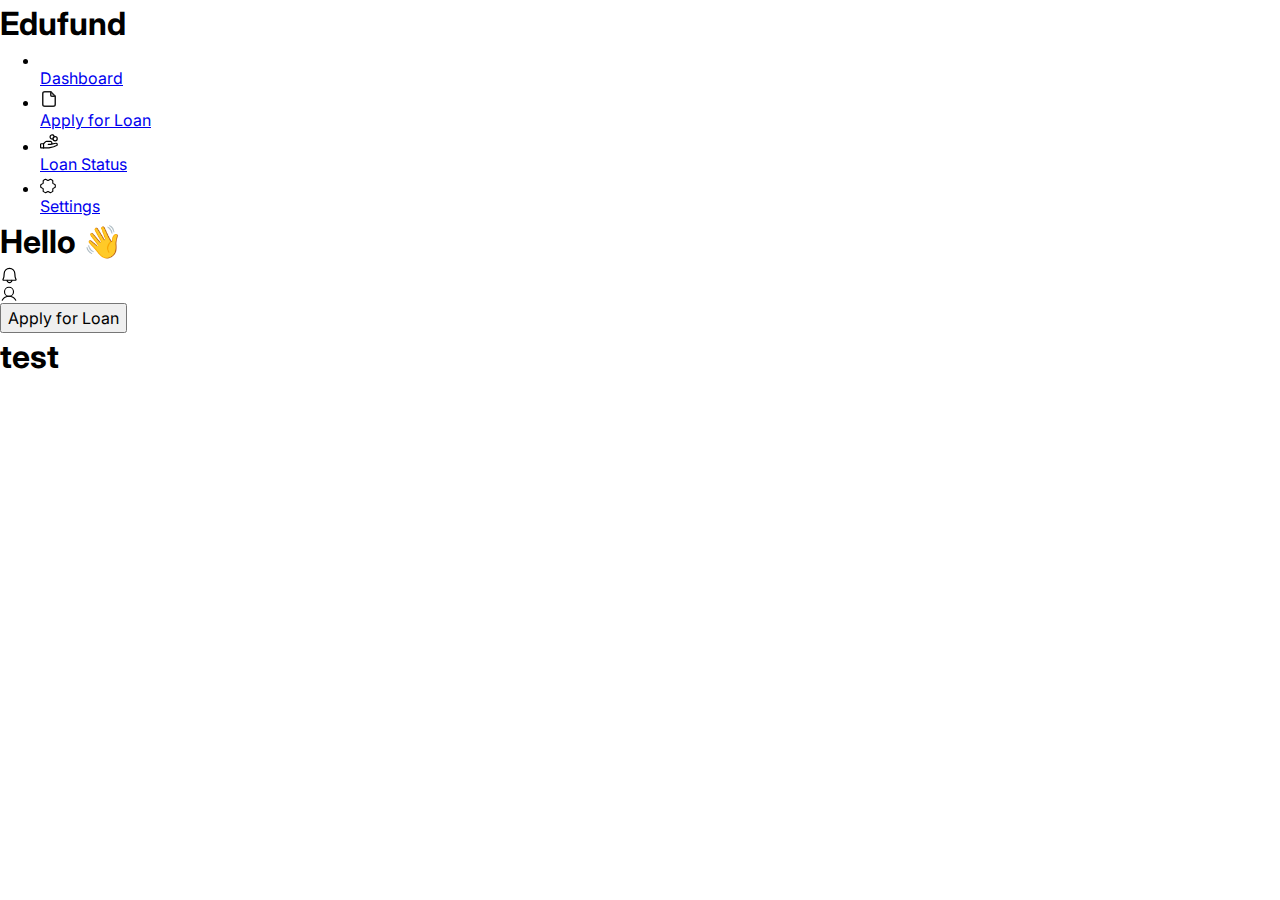
==== src/pages/dashboard.html @ b0ed337f "Continue from where I stopped to drop Webpack" ====
<!DOCTYPE html>
<html lang="en">
  <head>
    <meta charset="UTF-8" />
    <meta name="viewport" content="width=device-width, initial-scale=1.0" />
    <link rel="stylesheet" href="../styles.css">
    <title>Dashboard</title>
  </head>
  <body>
    <div id="content">
      <nav id="sidebar">
          <h1 class="project-name">Edufund</h1>
          <ul id="menus">
            <li><a href="../pages/dashboard.html"><img src="../../assets/icons/dashboard.svg" alt="dashboard">Dashboard</img></a></li>
            <li><a href="../pages/loan-application.html"><img src="../../assets/icons/loan-application.svg" alt="loan-application">Apply for Loan</img></a></li>
            <li><a href="../pages/loan-status.html"><img src="../../assets/icons/loan-status.svg" alt="loan-status">Loan Status</img></a></li>
            <li><a href="../pages/settings.html"><img src="../../assets/icons/settings.svg" alt="settings">Settings</img></a></li>
          </ul>
      </nav>
      <header>
          <h1>Hello 👋</h1>
          <div class="right">
              <img src="../../assets/icons/notification.svg" alt="notification">
              <img src="../../assets/icons/profile.svg" alt="profile">
              <button id="apply-loan">Apply for Loan</button>
          </div>
      </header>
      <main>
          <h1>test</h1>
      </main>
    </div>
  </body>
</html>
---- src/styles.css ----
/*
  Josh's Custom CSS Reset
  https://www.joshwcomeau.com/css/custom-css-reset/
*/

*,
*::before,
*::after {
  box-sizing: border-box;
}

* {
  margin: 0;
}

body {
  line-height: 1.5;
  -webkit-font-smoothing: antialiased;
}

img,
picture,
video,
canvas,
svg {
  display: block;
  max-width: 100%;
}

input,
button,
textarea,
select {
  font: inherit;
}

p,
h1,
h2,
h3,
h4,
h5,
h6 {
  overflow-wrap: break-word;
}

p {
  text-wrap: pretty;
}

h1,
h2,
h3,
h4,
h5,
h6 {
  text-wrap: balance;
}

#root,
#__next {
  isolation: isolate;
}

/* author's styles */
@font-face {
  font-family: "inter";
  src: url("../assets/fonts/inter/Inter-VariableFont_opsz\,wght.ttf")
    format("truetype");
  font-weight: 100 900;
}

@font-face {
  font-family: "pacifico";
  src: url("../assets/fonts/pacifico/Pacifico-Regular.ttf")
    format("truetype");
  font-weight: 400 700;
}

body {
  font-family:
    "inter",
    system-ui,
    -apple-system,
    BlinkMacSystemFont,
    "Segoe UI",
    Roboto,
    Oxygen,
    Ubuntu,
    Cantarell,
    "Open Sans",
    "Helvetica Neue",
    sans-serif;

    display: flex;
    flex-direction: column;
    height: 100vh;
}

#project-name {
  font-family: "pacifico";
  font-size: 2rem;
}

#login {
  flex: auto;
  display: grid;
  grid-template-columns: repeat(2, 1fr);
}

.right-section {
  background-image: url(../assets/images/students.png);
  background-size: cover;
}

.left-section {
  display: flex;
  flex-direction: column;
  justify-content: center;
  align-items: center;
}

.welcome-header {
  margin: 32px 0px;
}

.form-entries {
  display: flex;
  flex-direction: column;
  gap: 8px;
  margin-top: 18px;
}

.form-entries > input {
  width: 435px;
  height: 56px;
  border-radius: 8px;
  border: 1.5px solid #E2E3E5;
  padding: 8px;
}

label {
  font-weight: 500;
}

.moar {
  display: flex;
  justify-content: space-between;
  font-weight: 500;
  margin: 18px 0px;
}

#sign-in {
  width: 435px;
  height: 56px;
  border: none;
  border-radius: 8px;
  color: white;
  background-color: #005348;
}

#sign-in + p {
  text-align: center;
  color: gray;
  margin-top: 8px;
}

span.sign-up {
  font-weight: 500;
  color: #000;
}
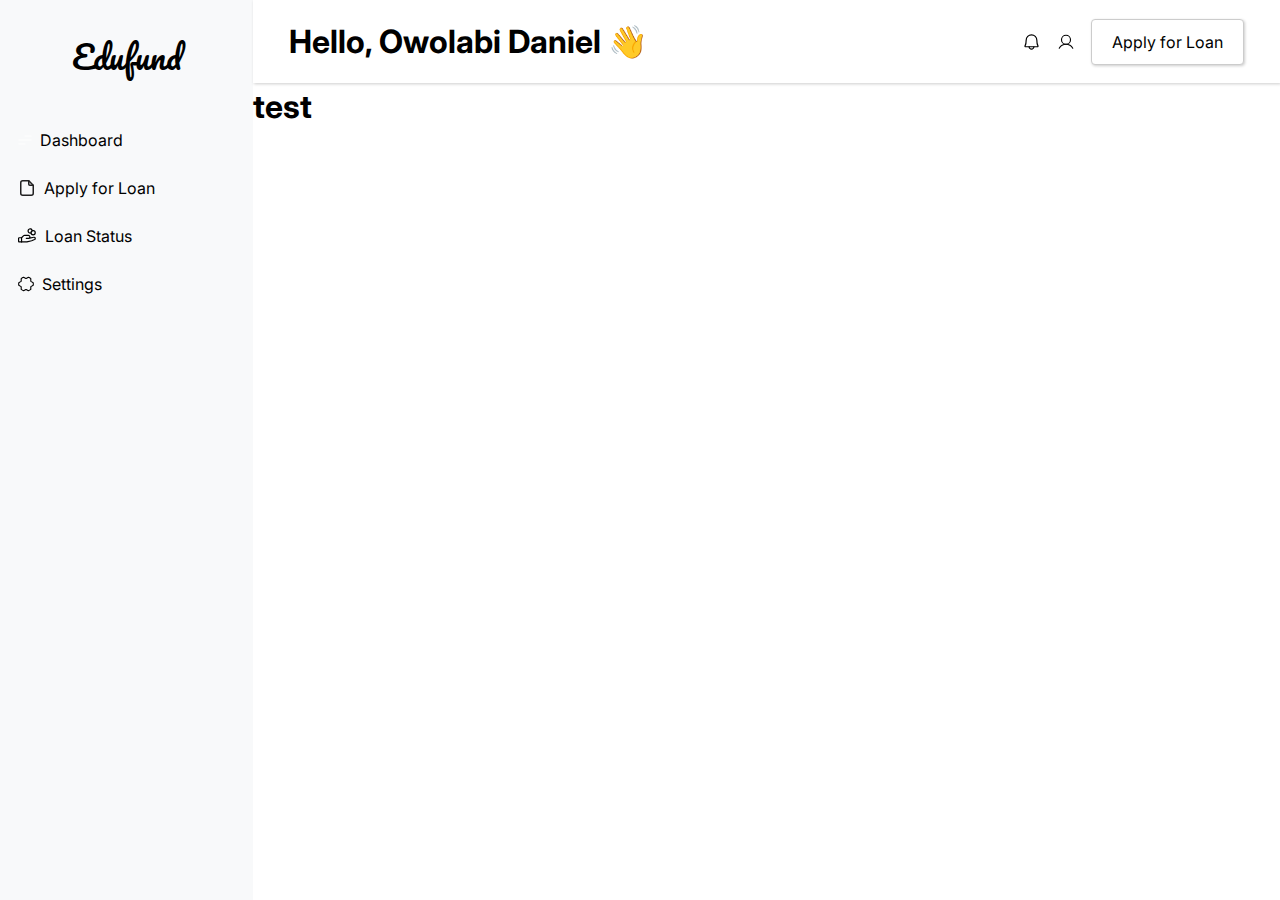
==== commit 2430471d: "Structure page and style sidebar and header" ====
--- a/src/pages/dashboard.html
+++ b/src/pages/dashboard.html
@@ -3,7 +3,7 @@
   <head>
     <meta charset="UTF-8" />
     <meta name="viewport" content="width=device-width, initial-scale=1.0" />
-    <link rel="stylesheet" href="../styles.css">
+    <link rel="stylesheet" href="../styles/dashboard.css">
     <title>Dashboard</title>
   </head>
   <body>
@@ -11,6 +11,7 @@
       <nav id="sidebar">
           <h1 class="project-name">Edufund</h1>
           <ul id="menus">
+
             <li><a href="../pages/dashboard.html"><img src="../../assets/icons/dashboard.svg" alt="dashboard">Dashboard</img></a></li>
             <li><a href="../pages/loan-application.html"><img src="../../assets/icons/loan-application.svg" alt="loan-application">Apply for Loan</img></a></li>
             <li><a href="../pages/loan-status.html"><img src="../../assets/icons/loan-status.svg" alt="loan-status">Loan Status</img></a></li>
@@ -18,7 +19,7 @@
           </ul>
       </nav>
       <header>
-          <h1>Hello 👋</h1>
+          <h1>Hello, Owolabi Daniel 👋</h1>
           <div class="right">
               <img src="../../assets/icons/notification.svg" alt="notification">
               <img src="../../assets/icons/profile.svg" alt="profile">
--- a/src/styles/dashboard.css
+++ b/src/styles/dashboard.css
@@ -0,0 +1,156 @@
+/*
+  Josh's Custom CSS Reset
+  https://www.joshwcomeau.com/css/custom-css-reset/
+*/
+
+*,
+*::before,
+*::after {
+  box-sizing: border-box;
+}
+
+* {
+  margin: 0;
+}
+
+body {
+  line-height: 1.5;
+  -webkit-font-smoothing: antialiased;
+}
+
+img,
+picture,
+video,
+canvas,
+svg {
+  display: block;
+  max-width: 100%;
+}
+
+input,
+button,
+textarea,
+select {
+  font: inherit;
+}
+
+p,
+h1,
+h2,
+h3,
+h4,
+h5,
+h6 {
+  overflow-wrap: break-word;
+}
+
+p {
+  text-wrap: pretty;
+}
+
+h1,
+h2,
+h3,
+h4,
+h5,
+h6 {
+  text-wrap: balance;
+}
+
+#root,
+#__next {
+  isolation: isolate;
+}
+
+/* author's styles */
+@font-face {
+  font-family: "inter";
+  src: url("../../assets/fonts/inter/Inter-VariableFont_opsz\,wght.ttf")
+    format("truetype");
+  font-weight: 100 900;
+}
+
+@font-face {
+  font-family: "pacifico";
+  src: url("../../assets/fonts/pacifico/Pacifico-Regular.ttf")
+    format("truetype");
+  font-weight: 400 700;
+}
+
+body {
+  font-family: "inter", system-ui, -apple-system, BlinkMacSystemFont, "Segoe UI",
+    Roboto, Oxygen, Ubuntu, Cantarell, "Open Sans", "Helvetica Neue", sans-serif;
+
+  color: black;
+  display: flex;
+  flex-direction: column;
+  height: 100vh;
+}
+
+/* sidebar styles */
+
+#content {
+  flex: auto;
+  display: grid;
+  grid-template-columns: 253px 1fr;
+  grid-template-rows: 83px 1fr;
+}
+
+nav#sidebar {
+  grid-row: 1 / 3;
+  background-color: #f8f9fa;
+  padding: 18px;
+  padding-top: 32px;
+}
+
+li {
+  list-style-type: none;
+}
+
+li > a {
+  display: flex;
+  text-decoration: none;
+  gap: 8px;
+  color: inherit;
+}
+
+ul {
+  padding: 0;
+  display: flex;
+  flex-direction: column;
+  gap: 24px;
+}
+
+.project-name {
+  font-family: "pacifico";
+  text-align: center;
+  margin-bottom: 48px;
+}
+
+/* header styles */
+header {
+  display: flex;
+  justify-content: space-between;
+  align-items: center;
+  padding: 8px 36px;
+  box-shadow: 1px 1px 3px rgba(0, 0, 0, 0.2);
+}
+
+.right {
+  display: flex;
+  gap: 16px;
+}
+
+button#apply-loan {
+  background-color: white;
+  border: none;
+  padding: 10px 20px;
+  border-radius: 4px;
+  border: 1px solid #ccc;
+  cursor: pointer;
+  box-shadow: 1px 1px 3px rgba(0, 0, 0, 0.2);
+}
+
+button#apply-loan:hover {
+  box-shadow: 3px 3px 7px rgba(0, 0, 0, 0.3);
+}
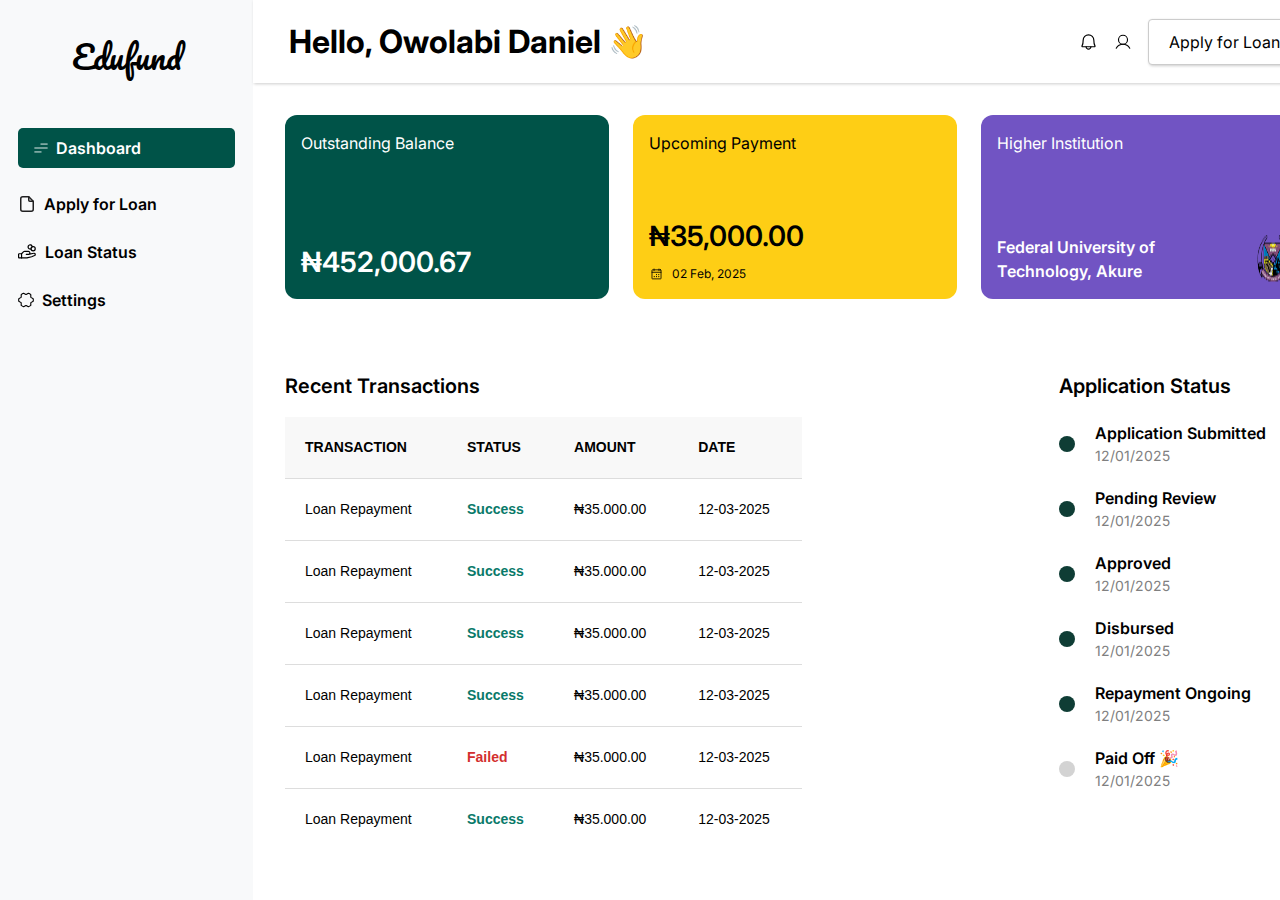
==== commit bbecaa56: "Complete dashboard page" ====
--- a/src/pages/dashboard.html
+++ b/src/pages/dashboard.html
@@ -3,31 +3,199 @@
   <head>
     <meta charset="UTF-8" />
     <meta name="viewport" content="width=device-width, initial-scale=1.0" />
-    <link rel="stylesheet" href="../styles/dashboard.css">
+    <link rel="stylesheet" href="../styles/dashboard.css" />
     <title>Dashboard</title>
   </head>
   <body>
     <div id="content">
       <nav id="sidebar">
-          <h1 class="project-name">Edufund</h1>
-          <ul id="menus">
-
-            <li><a href="../pages/dashboard.html"><img src="../../assets/icons/dashboard.svg" alt="dashboard">Dashboard</img></a></li>
-            <li><a href="../pages/loan-application.html"><img src="../../assets/icons/loan-application.svg" alt="loan-application">Apply for Loan</img></a></li>
-            <li><a href="../pages/loan-status.html"><img src="../../assets/icons/loan-status.svg" alt="loan-status">Loan Status</img></a></li>
-            <li><a href="../pages/settings.html"><img src="../../assets/icons/settings.svg" alt="settings">Settings</img></a></li>
-          </ul>
+        <h1 class="project-name">Edufund</h1>
+        <ul id="menus">
+          <li id="dashboard">
+            <a href="../pages/dashboard.html"
+              ><img
+                src="../../assets/icons/dashboard.svg"
+                alt="dashboard"
+              />Dashboard</a
+            >
+          </li>
+          <li>
+            <a href="../pages/loan-application.html"
+              ><img
+                src="../../assets/icons/loan-application.svg"
+                alt="loan-application"
+              />Apply for Loan</a
+            >
+          </li>
+          <li>
+            <a href="../pages/loan-status.html"
+              ><img
+                src="../../assets/icons/loan-status.svg"
+                alt="loan-status"
+              />Loan Status</a
+            >
+          </li>
+          <li>
+            <a href="../pages/settings.html"
+              ><img
+                src="../../assets/icons/settings.svg"
+                alt="settings"
+              />Settings</a
+            >
+          </li>
+        </ul>
       </nav>
       <header>
-          <h1>Hello, Owolabi Daniel 👋</h1>
-          <div class="right">
-              <img src="../../assets/icons/notification.svg" alt="notification">
-              <img src="../../assets/icons/profile.svg" alt="profile">
-              <button id="apply-loan">Apply for Loan</button>
-          </div>
+        <h1>Hello, Owolabi Daniel 👋</h1>
+        <div class="right">
+          <img src="../../assets/icons/notification.svg" alt="notification" />
+          <img src="../../assets/icons/profile.svg" alt="profile" />
+          <button id="apply-loan">Apply for Loan</button>
+        </div>
       </header>
       <main>
-          <h1>test</h1>
+        <div id="cards">
+          <div id="balance">
+            <p>Outstanding Balance</p>
+            <p class="price">₦452,000.67</p>
+          </div>
+
+          <div id="upcoming-payment">
+            <p>Upcoming Payment</p>
+            <div class="bal-due-date">
+              <p class="price">₦35,000.00</p>
+              <p>
+                <img src="../../assets/icons/calendar.svg" alt="calendar" />02
+                Feb, 2025
+              </p>
+            </div>
+          </div>
+
+          <div id="insti">
+            <p>Higher Institution</p>
+            <div class="insti-name-logo">
+              <p class="insti-name">
+                Federal University of <br />
+                Technology, Akure
+              </p>
+              <img src="../../assets/images/futa-logo.png" alt="futa" />
+            </div>
+          </div>
+        </div>
+
+        <div id="txns-application">
+          <div class="txns">
+            <p class="txns-title">Recent Transactions</p>
+
+            <table>
+              <thead>
+                <th>TRANSACTION</th>
+                <th>STATUS</th>
+                <th>AMOUNT</th>
+                <th>DATE</th>
+              </thead>
+
+              <tbody>
+                <tr>
+                  <td>Loan Repayment</td>
+                  <td>Success</td>
+                  <td>₦35.000.00</td>
+                  <td>12-03-2025</td>
+                </tr>
+
+                <tr>
+                  <td>Loan Repayment</td>
+                  <td>Success</td>
+                  <td>₦35.000.00</td>
+                  <td>12-03-2025</td>
+                </tr>
+
+                <tr>
+                  <td>Loan Repayment</td>
+                  <td>Success</td>
+                  <td>₦35.000.00</td>
+                  <td>12-03-2025</td>
+                </tr>
+
+                <tr>
+                  <td>Loan Repayment</td>
+                  <td>Success</td>
+                  <td>₦35.000.00</td>
+                  <td>12-03-2025</td>
+                </tr>
+
+                <tr>
+                  <td>Loan Repayment</td>
+                  <td id="failed">Failed</td>
+                  <td>₦35.000.00</td>
+                  <td>12-03-2025</td>
+                </tr>
+
+                <tr>
+                  <td>Loan Repayment</td>
+                  <td>Success</td>
+                  <td>₦35.000.00</td>
+                  <td>12-03-2025</td>
+                </tr>
+              </tbody>
+            </table>
+          </div>
+
+          <div class="application-status">
+            <p class="status-title">Application Status</p>
+            <div class="application-stages">
+              <div class="timeline">
+                <div class="timeline-item completed">
+                  <div class="dot"></div>
+                  <div class="content">
+                    <h3>Application Submitted</h3>
+                    <p>12/01/2025</p>
+                  </div>
+                </div>
+
+                <div class="timeline-item completed">
+                  <div class="dot"></div>
+                  <div class="content">
+                    <h3>Pending Review</h3>
+                    <p>12/01/2025</p>
+                  </div>
+                </div>
+
+                <div class="timeline-item completed">
+                  <div class="dot"></div>
+                  <div class="content">
+                    <h3>Approved</h3>
+                    <p>12/01/2025</p>
+                  </div>
+                </div>
+
+                <div class="timeline-item completed">
+                  <div class="dot"></div>
+                  <div class="content">
+                    <h3>Disbursed</h3>
+                    <p>12/01/2025</p>
+                  </div>
+                </div>
+
+                <div class="timeline-item completed">
+                  <div class="dot"></div>
+                  <div class="content">
+                    <h3>Repayment Ongoing</h3>
+                    <p>12/01/2025</p>
+                  </div>
+                </div>
+
+                <div class="timeline-item pending">
+                  <div class="dot"></div>
+                  <div class="content">
+                    <h3>Paid Off 🎉</h3>
+                    <p>12/01/2025</p>
+                  </div>
+                </div>
+              </div>
+            </div>
+          </div>
+        </div>
       </main>
     </div>
   </body>
--- a/src/styles/dashboard.css
+++ b/src/styles/dashboard.css
@@ -110,6 +110,7 @@
 li > a {
   display: flex;
   text-decoration: none;
+  font-weight: 600;
   gap: 8px;
   color: inherit;
 }
@@ -119,6 +120,14 @@
   display: flex;
   flex-direction: column;
   gap: 24px;
+}
+
+#dashboard {
+  background-color: #005348;
+  color: white;
+  font-weight: 600;
+  border-radius: 5px;
+  padding: 8px 16px;
 }
 
 .project-name {
@@ -154,3 +163,157 @@
 button#apply-loan:hover {
   box-shadow: 3px 3px 7px rgba(0, 0, 0, 0.3);
 }
+
+/* main */
+main {
+  padding: 32px;
+}
+
+#cards {
+  display: flex;
+  gap: 24px;
+}
+
+#balance,
+#upcoming-payment,
+#insti {
+  width: 324px;
+  height: 184px;
+  border-radius: 12px;
+  display: flex;
+  flex-direction: column;
+  justify-content: space-between;
+  padding: 16px;
+}
+
+#balance {
+  background-color: #005348;
+  color: white;
+}
+
+#upcoming-payment {
+  background-color: #fece15;
+  color: black;
+}
+
+#insti {
+  background-color: #7154c3;
+  color: white;
+}
+
+.price {
+  font-size: 28px;
+}
+
+.price,
+.insti-name {
+  font-weight: 600;
+}
+
+.bal-due-date {
+  display: flex;
+  flex-direction: column;
+  gap: 8px;
+}
+
+.bal-due-date .price + p {
+  display: flex;
+  gap: 8px;
+  font-size: 12px;
+}
+
+.insti-name-logo {
+  display: flex;
+  justify-content: space-between;
+}
+
+div#txns-application {
+  margin-top: 72px;
+  display: grid;
+  grid-template-columns: 3fr 1fr;
+  gap: 36px;
+}
+
+.status-title,
+.txns-title {
+  font-size: 20px;
+  font-weight: 600;
+}
+
+.timeline {
+  position: relative;
+  max-width: 400px;
+  margin: 20px auto;
+  margin-left: 0;
+}
+
+.timeline-item {
+  display: flex;
+  align-items: center;
+  position: relative;
+  margin-bottom: 20px;
+}
+
+.dot {
+  width: 16px;
+  height: 16px;
+  background-color: #0f3d35;
+  border-radius: 50%;
+  position: relative;
+  z-index: 1;
+}
+
+.timeline-item.pending .dot {
+  background-color: #d3d3d3; /* Light gray for pending */
+}
+
+.content {
+  margin-left: 20px;
+}
+
+h3 {
+  margin: 0;
+  font-size: 16px;
+  font-weight: 600;
+}
+
+.content > p {
+  margin: 0;
+  font-size: 14px;
+  color: gray;
+}
+
+table {
+    margin-top: 16px;
+    width: 70%;
+    border-collapse: collapse;
+    font-family: Arial, sans-serif;
+    font-size: 14px;
+  }
+  
+  thead {
+    background-color: #f8f8f8;
+    font-weight: bold;
+  }
+  
+  th, td {
+    padding: 20px;
+    text-align: left;
+    border-bottom: 1px solid #ddd;
+  }
+  
+  tbody tr:last-child td {
+    border-bottom: none;
+  }
+  
+  td:nth-child(2) { /* Status column */
+    font-weight: bold;
+  }
+  
+  td:nth-child(2) {
+    color: #097969;
+  }
+  
+  td#failed {
+    color: #d32f2f;
+  }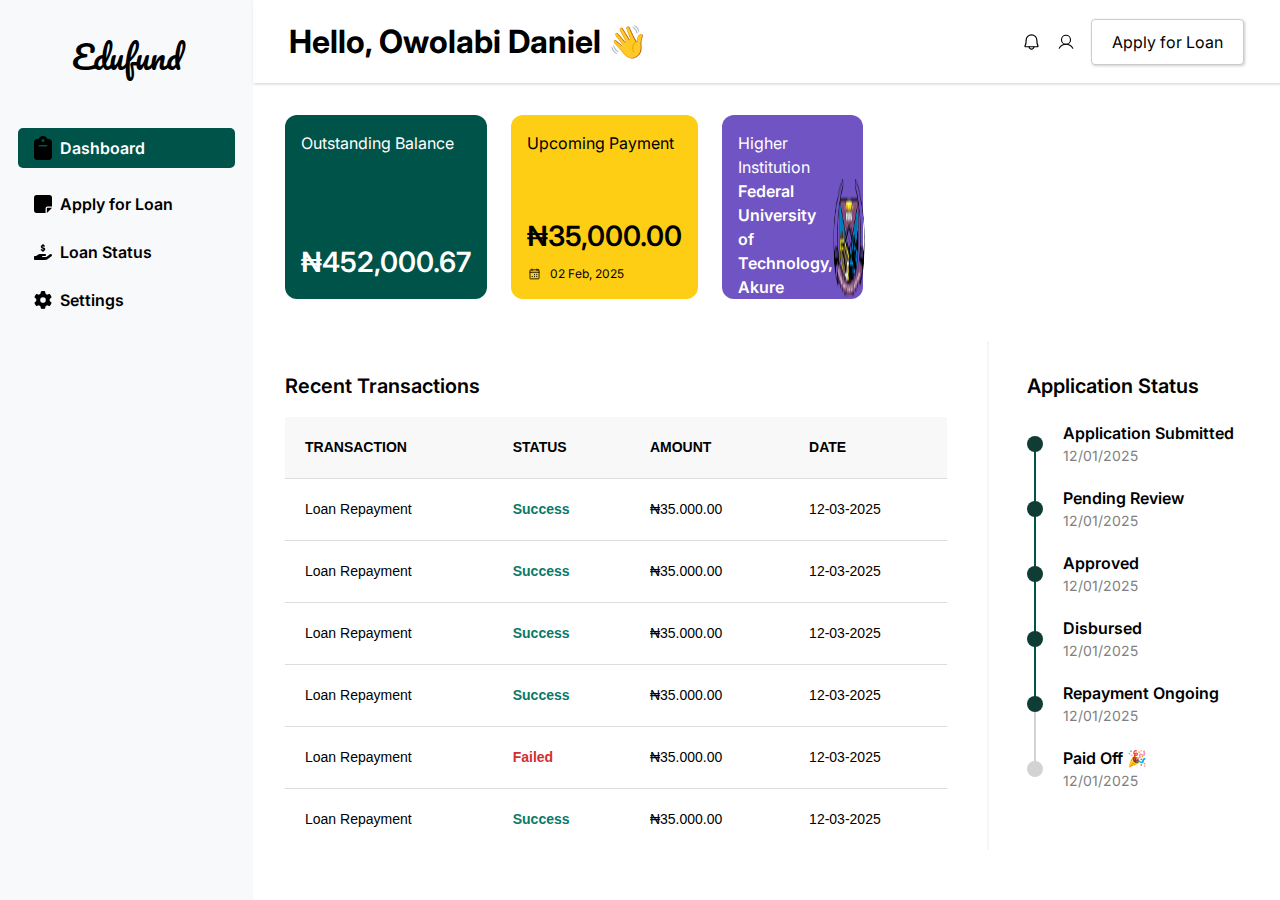
==== commit c2c2bf98: "Update files to support the logic for toggling icons" ====
--- a/src/pages/dashboard.html
+++ b/src/pages/dashboard.html
@@ -4,6 +4,7 @@
     <meta charset="UTF-8" />
     <meta name="viewport" content="width=device-width, initial-scale=1.0" />
     <link rel="stylesheet" href="../styles/dashboard.css" />
+    <script src="../index.js" defer></script>
     <title>Dashboard</title>
   </head>
   <body>
--- a/src/styles/dashboard.css
+++ b/src/styles/dashboard.css
@@ -105,6 +105,12 @@
 
 li {
   list-style-type: none;
+  padding-left: 16px;
+}
+
+a > img {
+  width: 18px;
+  height: auto;
 }
 
 li > a {
@@ -171,13 +177,14 @@
 
 #cards {
   display: flex;
+  width: 60%;
   gap: 24px;
 }
 
 #balance,
 #upcoming-payment,
 #insti {
-  width: 324px;
+  flex: auto;
   height: 184px;
   border-radius: 12px;
   display: flex;
@@ -231,7 +238,7 @@
   margin-top: 72px;
   display: grid;
   grid-template-columns: 3fr 1fr;
-  gap: 36px;
+  gap: 5rem;
 }
 
 .status-title,
@@ -240,11 +247,49 @@
   font-weight: 600;
 }
 
+.application-status {
+  position: relative;
+}
+
+.application-status::after {
+  content: "";
+  position: absolute;
+  width: 2px;
+  background-color: #d3d3d333;
+  top: -30px;
+  left: -40px;
+  bottom: 0px;
+}
+
 .timeline {
   position: relative;
   max-width: 400px;
   margin: 20px auto;
   margin-left: 0;
+}
+
+.timeline::after {
+  content: "";
+  position: absolute;
+  width: 1.5px;
+  background-color: #005348;
+  top: 20px;
+  left: 7px;
+  bottom: 15px;
+}
+
+.application-stages {
+  position: relative;
+}
+
+.application-stages::after {
+  content: "";
+  position: absolute;
+  width: 1.5px;
+  background-color: #d3d3d3;
+  top: 280px;
+  left: 7px;
+  bottom: 15px;
 }
 
 .timeline-item {
@@ -284,36 +329,38 @@
 }
 
 table {
-    margin-top: 16px;
-    width: 70%;
-    border-collapse: collapse;
-    font-family: Arial, sans-serif;
-    font-size: 14px;
-  }
-  
-  thead {
-    background-color: #f8f8f8;
-    font-weight: bold;
-  }
-  
-  th, td {
-    padding: 20px;
-    text-align: left;
-    border-bottom: 1px solid #ddd;
-  }
-  
-  tbody tr:last-child td {
-    border-bottom: none;
-  }
-  
-  td:nth-child(2) { /* Status column */
-    font-weight: bold;
-  }
-  
-  td:nth-child(2) {
-    color: #097969;
-  }
-  
-  td#failed {
-    color: #d32f2f;
-  }+  margin-top: 16px;
+  width: 100%;
+  border-collapse: collapse;
+  font-family: Arial, sans-serif;
+  font-size: 14px;
+}
+
+thead {
+  background-color: #f8f8f8;
+  font-weight: bold;
+}
+
+th,
+td {
+  padding: 20px;
+  text-align: left;
+  border-bottom: 1px solid #ddd;
+}
+
+tbody tr:last-child td {
+  border-bottom: none;
+}
+
+td:nth-child(2) {
+  /* Status column */
+  font-weight: bold;
+}
+
+td:nth-child(2) {
+  color: #097969;
+}
+
+td#failed {
+  color: #d32f2f;
+}
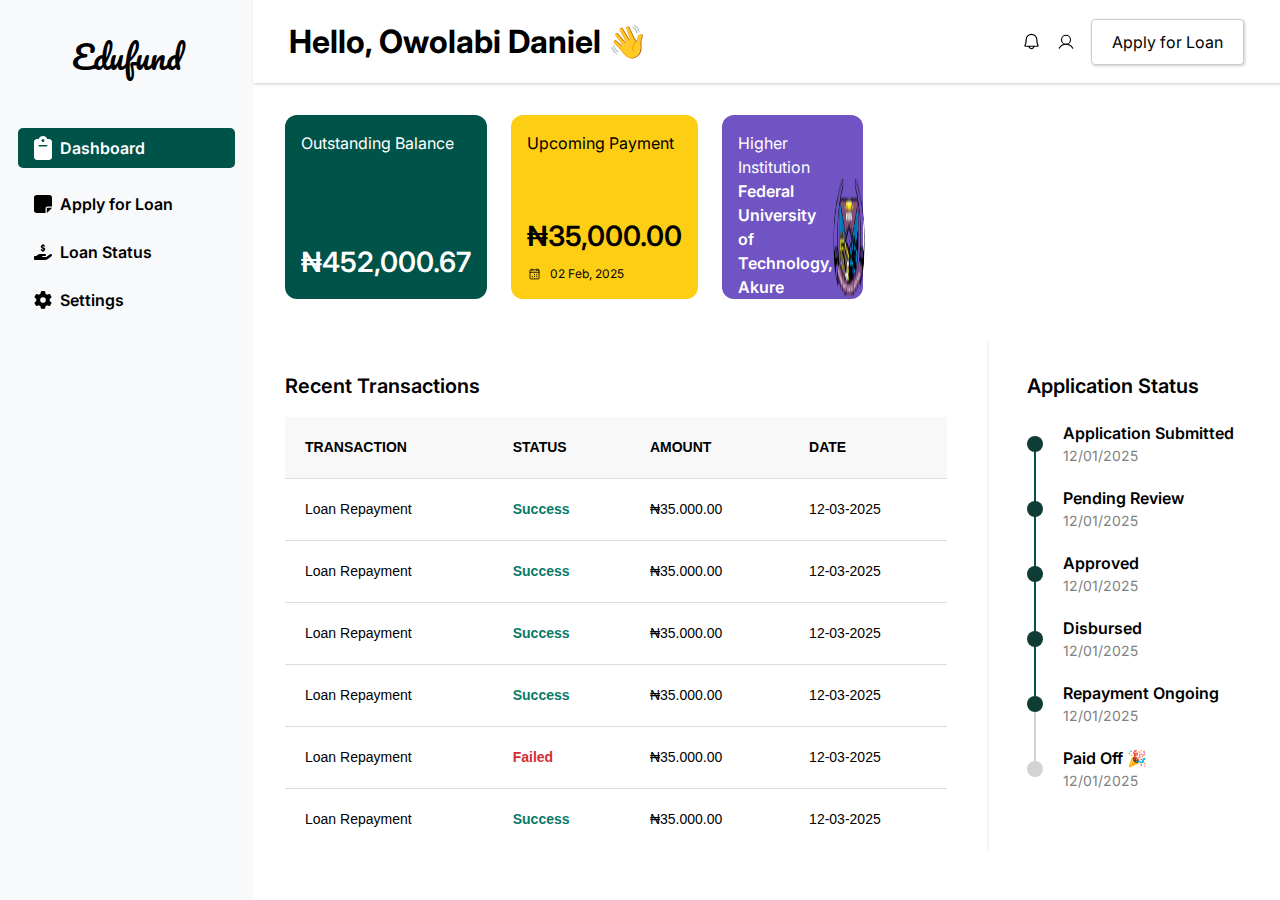
==== commit c80f4350: "fix(ui): add links to the header section" ====
--- a/src/pages/dashboard.html
+++ b/src/pages/dashboard.html
@@ -50,8 +50,8 @@
         <h1>Hello, Owolabi Daniel 👋</h1>
         <div class="right">
           <img src="../../assets/icons/notification.svg" alt="notification" />
-          <img src="../../assets/icons/profile.svg" alt="profile" />
-          <button id="apply-loan">Apply for Loan</button>
+          <a href="./dashboard.html"><img src="../../assets/icons/profile.svg" alt="profile" /></a>
+          <button id="apply-loan"><a href="./loan-application.html">Apply for Loan</a></button>
         </div>
       </header>
       <main>
--- a/src/styles/dashboard.css
+++ b/src/styles/dashboard.css
@@ -153,7 +153,14 @@
 
 .right {
   display: flex;
+  align-items: center;
   gap: 16px;
+}
+
+a {
+  text-decoration: none;
+  gap: 8px;
+  color: inherit;
 }
 
 button#apply-loan {
